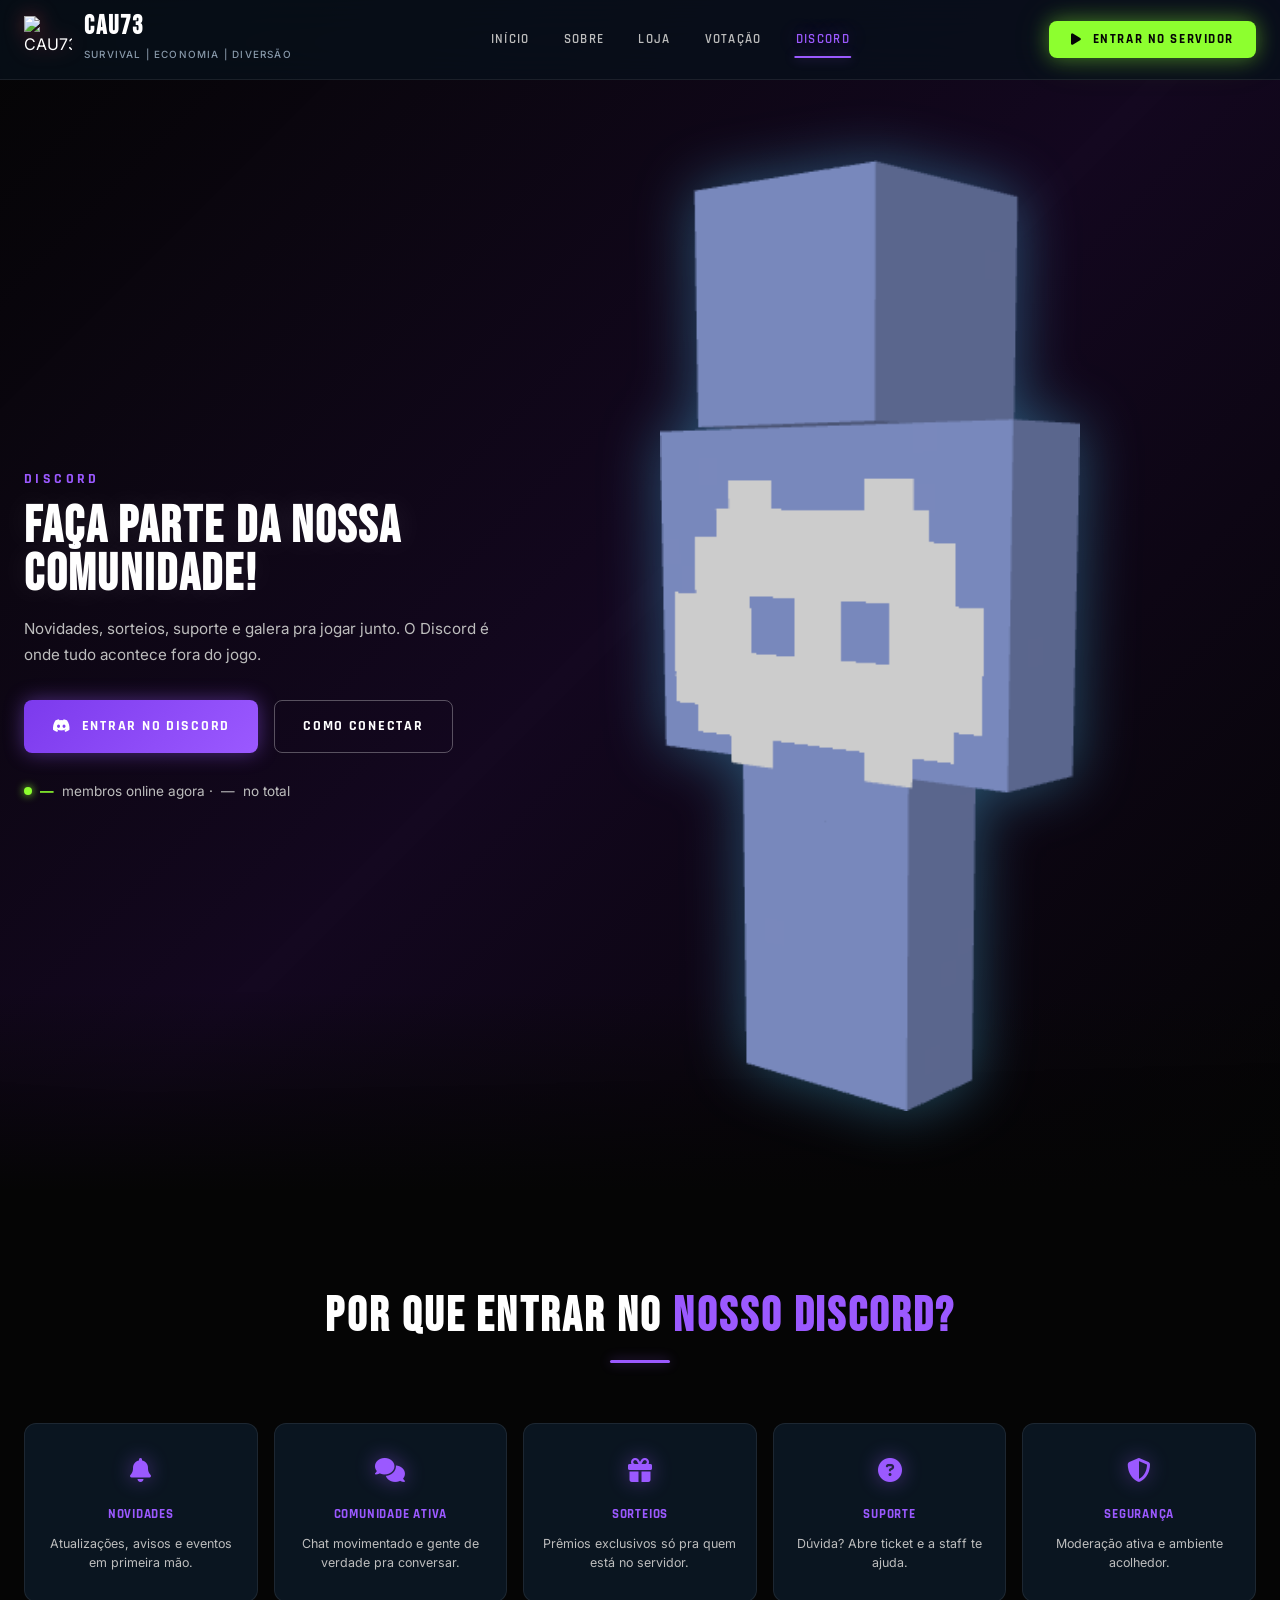
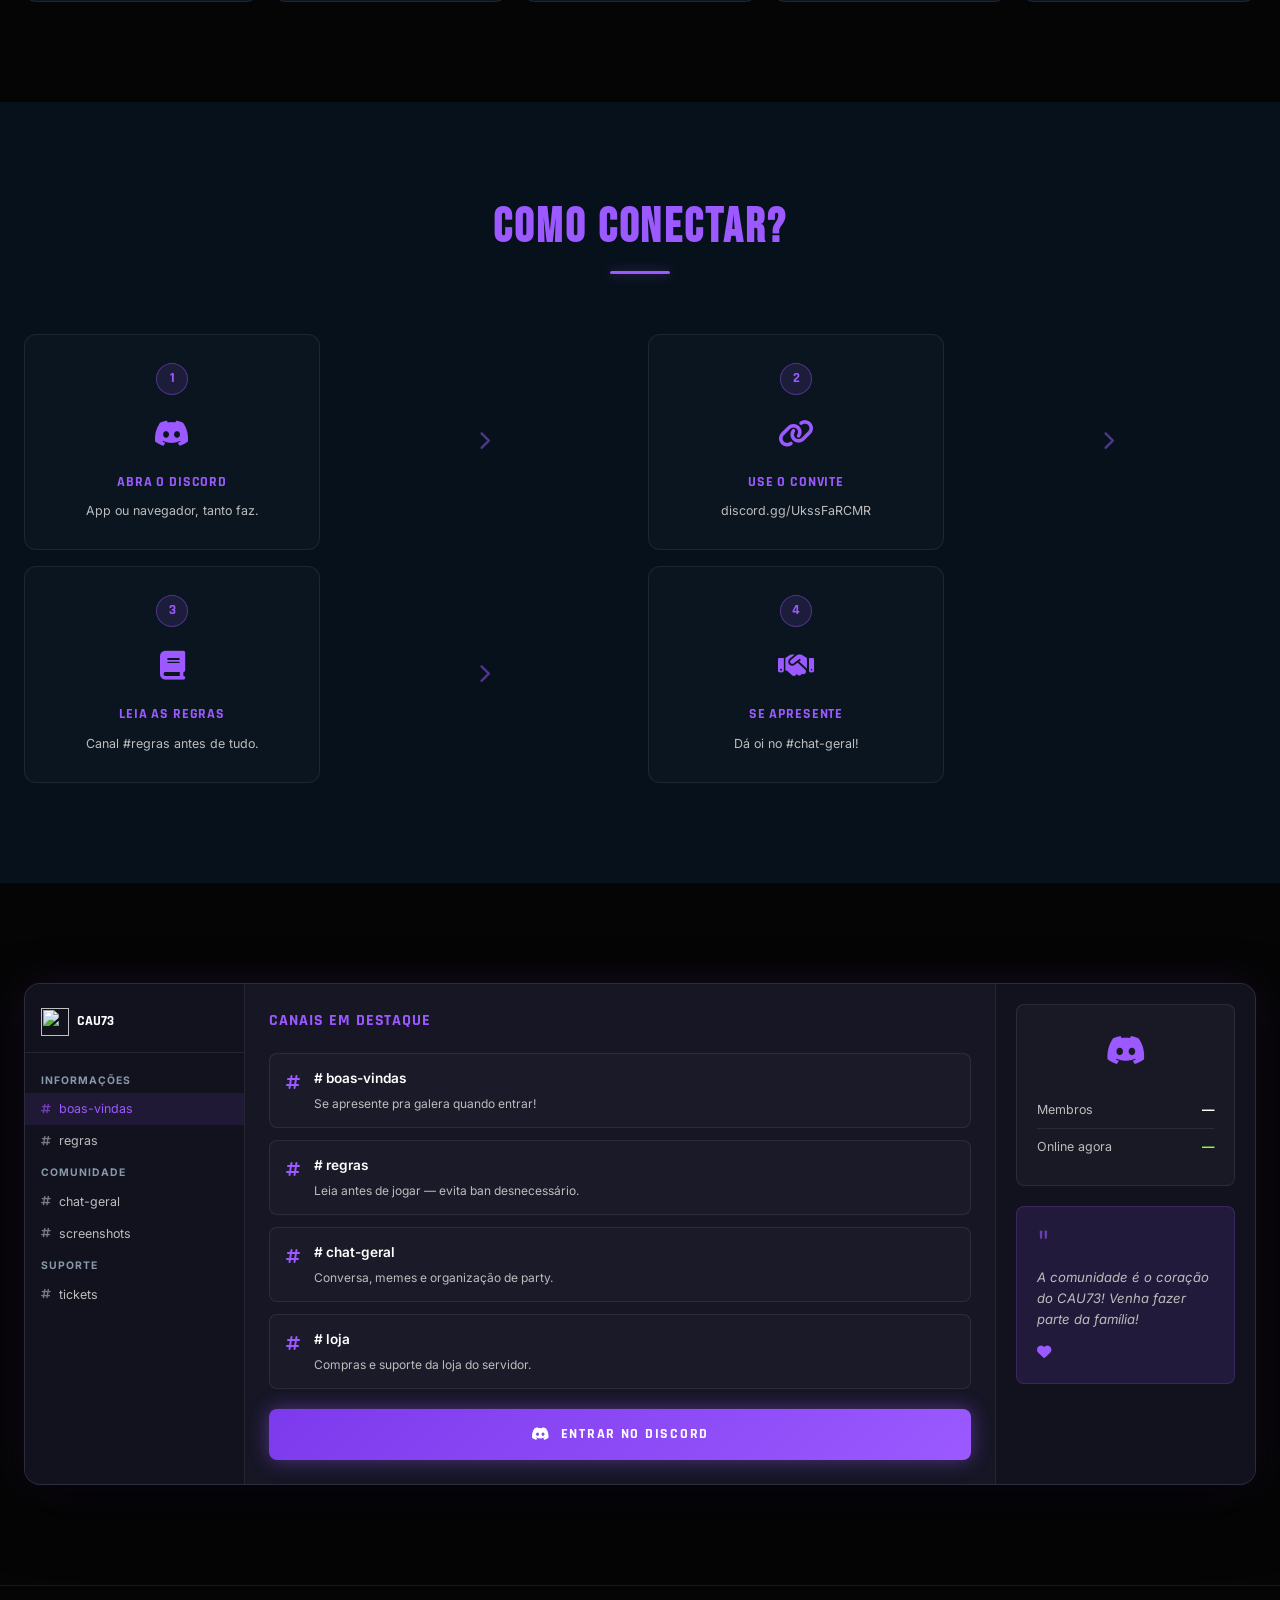
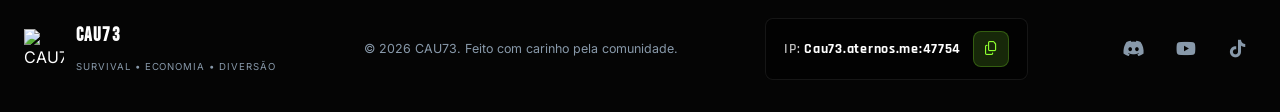
==== site/discord.html @ 61ebc944 "Add files via upload" ====
<!DOCTYPE html>
<html lang="pt-BR">
<head>
  <meta charset="UTF-8">
  <meta name="viewport" content="width=device-width, initial-scale=1.0">
  <title>Discord — CAU73</title>
  <link rel="icon" href="https://cau73-portf.netlify.app/assets/imagem_1779219067691-g2UWZOSA.png" type="image/png">
  <link rel="stylesheet" href="https://cdnjs.cloudflare.com/ajax/libs/font-awesome/6.5.1/css/all.min.css">
  <link rel="stylesheet" href="https://unpkg.com/aos@2.3.1/dist/aos.css">
  <link rel="stylesheet" href="style.css">
</head>
<body>
  <div class="page-loader"><div class="loader-logo">CAU73</div></div>
  <div class="particles"></div>

  <nav class="navbar">
    <div class="navbar-inner">
      <a href="index.html" class="navbar-brand">
        <img src="https://cau73-portf.netlify.app/assets/imagem_1779219067691-g2UWZOSA.png" alt="CAU73" class="brand-logo">
        <div class="brand-text"><h1>CAU73</h1><span>Survival | Economia | Diversão</span></div>
      </a>
      <div class="navbar-menu">
        <a href="index.html">Início</a>
        <a href="sobre.html">Sobre</a>
        <a href="loja.html">Loja</a>
        <a href="votacao.html">Votação</a>
        <a href="discord.html" class="active active-purple">Discord</a>
      </div>
      <div class="navbar-actions">
        <button class="btn btn-primary btn-nav" data-play><i class="fa-solid fa-play"></i> Entrar no Servidor</button>
      </div>
      <button class="hamburger" aria-label="Menu"><span></span><span></span><span></span></button>
    </div>
  </nav>

  <div class="mobile-menu">
    <a href="index.html">Início</a>
    <a href="sobre.html">Sobre</a>
    <a href="loja.html">Loja</a>
    <a href="votacao.html">Votação</a>
    <a href="discord.html" class="active">Discord</a>
  </div>

  <section class="page-hero discord-hero">
    <div class="hero-bg hero-bg-banner"></div>
    <div class="hero-overlay"></div>
    <div class="hero-overlay-bottom"></div>
    <div class="page-hero-content split">
      <div data-aos="fade-right">
        <p class="section-label purple">Discord</p>
        <h1 class="display-title" style="font-size:clamp(2rem,4vw,3.2rem)">Faça parte da nossa comunidade!</h1>
        <p class="hero-desc">Novidades, sorteios, suporte e galera pra jogar junto. O Discord é onde tudo acontece fora do jogo.</p>
        <div class="hero-buttons">
          <a href="https://discord.gg/UkssFaRCMR" target="_blank" class="btn btn-purple"><i class="fa-brands fa-discord"></i> Entrar no Discord</a>
          <a href="#como-conectar" class="btn btn-outline-purple">Como Conectar</a>
        </div>
        <p class="members-status"><span class="status-dot"></span> <strong data-live="discord-online">—</strong> membros online agora · <span data-live="discord-members">—</span> no total</p>
      </div>
      <div data-aos="fade-left">
        <img src="assets/qew.png" alt="Personagem Discord" class="hero-character">
      </div>
    </div>
  </section>

  <section class="section-padding bg-dark">
    <div class="container">
      <div class="section-header" data-aos="fade-up">
        <h2 class="section-title">Por que entrar no <span class="text-purple">nosso Discord?</span></h2>
        <div class="section-divider purple"></div>
      </div>
      <div class="discord-features-grid">
        <div class="discord-feature-card" data-aos="fade-up"><div class="icon"><i class="fa-solid fa-bell"></i></div><h4>Novidades</h4><p>Atualizações, avisos e eventos em primeira mão.</p></div>
        <div class="discord-feature-card" data-aos="fade-up" data-aos-delay="100"><div class="icon"><i class="fa-solid fa-comments"></i></div><h4>Comunidade Ativa</h4><p>Chat movimentado e gente de verdade pra conversar.</p></div>
        <div class="discord-feature-card" data-aos="fade-up" data-aos-delay="200"><div class="icon"><i class="fa-solid fa-gift"></i></div><h4>Sorteios</h4><p>Prêmios exclusivos só pra quem está no servidor.</p></div>
        <div class="discord-feature-card" data-aos="fade-up" data-aos-delay="300"><div class="icon"><i class="fa-solid fa-circle-question"></i></div><h4>Suporte</h4><p>Dúvida? Abre ticket e a staff te ajuda.</p></div>
        <div class="discord-feature-card" data-aos="fade-up" data-aos-delay="400"><div class="icon"><i class="fa-solid fa-shield-halved"></i></div><h4>Segurança</h4><p>Moderação ativa e ambiente acolhedor.</p></div>
      </div>
    </div>
  </section>

  <section class="section-padding bg-dark-blue" id="como-conectar">
    <div class="container">
      <div class="section-header" data-aos="fade-up">
        <h2 class="section-title text-purple">Como conectar?</h2>
        <div class="section-divider purple"></div>
      </div>
      <div class="steps-grid">
        <div class="step-card" data-aos="fade-up"><div class="step-number">1</div><div class="step-icon"><i class="fa-brands fa-discord"></i></div><h4>Abra o Discord</h4><p>App ou navegador, tanto faz.</p></div>
        <div class="step-arrow"><i class="fa-solid fa-chevron-right"></i></div>
        <div class="step-card" data-aos="fade-up"><div class="step-number">2</div><div class="step-icon"><i class="fa-solid fa-link"></i></div><h4>Use o convite</h4><p>discord.gg/UkssFaRCMR</p></div>
        <div class="step-arrow"><i class="fa-solid fa-chevron-right"></i></div>
        <div class="step-card" data-aos="fade-up"><div class="step-number">3</div><div class="step-icon"><i class="fa-solid fa-book"></i></div><h4>Leia as regras</h4><p>Canal #regras antes de tudo.</p></div>
        <div class="step-arrow"><i class="fa-solid fa-chevron-right"></i></div>
        <div class="step-card" data-aos="fade-up"><div class="step-number">4</div><div class="step-icon"><i class="fa-solid fa-handshake"></i></div><h4>Se apresente</h4><p>Dá oi no #chat-geral!</p></div>
      </div>
    </div>
  </section>

  <section class="section-padding bg-dark">
    <div class="container" data-aos="fade-up">
      <div class="discord-mockup">
        <div class="discord-mockup-inner">
          <aside class="discord-sidebar">
            <div class="discord-server-name"><img src="https://cau73-portf.netlify.app/assets/imagem_1779219067691-g2UWZOSA.png" alt=""> CAU73</div>
            <p class="discord-category">Informações</p>
            <div class="discord-channel active"><i class="fa-solid fa-hashtag"></i> boas-vindas</div>
            <div class="discord-channel"><i class="fa-solid fa-hashtag"></i> regras</div>
            <p class="discord-category">Comunidade</p>
            <div class="discord-channel"><i class="fa-solid fa-hashtag"></i> chat-geral</div>
            <div class="discord-channel"><i class="fa-solid fa-hashtag"></i> screenshots</div>
            <p class="discord-category">Suporte</p>
            <div class="discord-channel"><i class="fa-solid fa-hashtag"></i> tickets</div>
          </aside>
          <main class="discord-main">
            <h3>Canais em destaque</h3>
            <div class="discord-channel-list">
              <div class="discord-channel-item"><span class="ch-icon"><i class="fa-solid fa-hashtag"></i></span><div><h5># boas-vindas</h5><p>Se apresente pra galera quando entrar!</p></div></div>
              <div class="discord-channel-item"><span class="ch-icon"><i class="fa-solid fa-hashtag"></i></span><div><h5># regras</h5><p>Leia antes de jogar — evita ban desnecessário.</p></div></div>
              <div class="discord-channel-item"><span class="ch-icon"><i class="fa-solid fa-hashtag"></i></span><div><h5># chat-geral</h5><p>Conversa, memes e organização de party.</p></div></div>
              <div class="discord-channel-item"><span class="ch-icon"><i class="fa-solid fa-hashtag"></i></span><div><h5># loja</h5><p>Compras e suporte da loja do servidor.</p></div></div>
            </div>
            <div class="discord-mockup-cta">
              <a href="https://discord.gg/UkssFaRCMR" target="_blank" class="btn btn-purple" style="width:100%"><i class="fa-brands fa-discord"></i> Entrar no Discord</a>
            </div>
          </main>
          <aside class="discord-stats-panel">
            <div class="discord-stat-card">
              <div class="discord-logo"><i class="fa-brands fa-discord"></i></div>
              <div class="discord-stat-row"><span>Membros</span><strong data-live="discord-members">—</strong></div>
              <div class="discord-stat-row"><span>Online agora</span><strong class="online" data-live="discord-online">—</strong></div>
            </div>
            <div class="discord-quote">
              <div class="quote-mark">"</div>
              <p>A comunidade é o coração do CAU73! Venha fazer parte da família!</p>
              <div class="heart"><i class="fa-solid fa-heart"></i></div>
            </div>
          </aside>
        </div>
      </div>
    </div>
  </section>

  <footer class="footer">
    <div class="container">
      <div class="footer-inner">
        <div class="footer-brand"><img src="https://cau73-portf.netlify.app/assets/imagem_1779219067691-g2UWZOSA.png" alt="CAU73" class="brand-logo"><div><h3>CAU73</h3><span>Survival • Economia • Diversão</span></div></div>
        <p class="footer-copy">© 2026 CAU73. Feito com carinho pela comunidade.</p>
        <div class="ip-box"><span>IP: <strong class="server-address">cau73.aternos.me:47754</strong></span><button class="ip-copy"><i class="fa-regular fa-copy"></i></button></div>
        <div class="footer-social">
          <a href="https://discord.gg/UkssFaRCMR" target="_blank" class="discord"><i class="fa-brands fa-discord"></i></a>
          <a href="https://www.youtube.com/@RawaRibeiro" target="_blank"><i class="fa-brands fa-youtube"></i></a>
                    <a href="https://www.tiktok.com/@cau73574?_r=1&_t=ZS-96dOufr50Ou"><i class="fa-brands fa-tiktok"></i></a>
        </div>
      </div>
    </div>
  </footer>

  <script src="https://unpkg.com/aos@2.3.1/dist/aos.js"></script>
  <script src="script.js"></script>
</body>
</html>
---- site/style.css ----
/* =============================================
   CAU73 — Design System Premium
   Minecraft Survival • Dark Fantasy • Neon
   ============================================= */

@import url('https://fonts.googleapis.com/css2?family=Bebas+Neue&family=Inter:wght@300;400;500;600;700;800&family=Rajdhani:wght@500;600;700&display=swap');

/* ── Variables ── */
:root {
  --black: #050505;
  --dark-blue: #07111b;
  --dark-card: #0a1520;
  --dark-card-hover: #0f1c2a;
  --neon-green: #8DFF2F;
  --neon-green-hover: #a8ff4f;
  --neon-green-glow: rgba(141, 255, 47, 0.4);
  --neon-green-soft: rgba(141, 255, 47, 0.15);
  --white: #ffffff;
  --gray: #bdbdbd;
  --gray-dark: #6b7280;
  --gray-muted: #8899aa;
  --border: rgba(255, 255, 255, 0.08);
  --border-green: rgba(141, 255, 47, 0.25);
  --glass: rgba(7, 17, 27, 0.75);
  --glass-light: rgba(255, 255, 255, 0.04);
  --purple: #7289da;
  --purple-neon: #9b59ff;
  --purple-glow: rgba(155, 89, 255, 0.45);
  --purple-soft: rgba(155, 89, 255, 0.12);
  --blue-kit: #4fc3f7;
  --gold-kit: #ffd54f;
  --orange-kit: #ff8c42;
  --font-display: 'Bebas Neue', sans-serif;
  --font-heading: 'Rajdhani', sans-serif;
  --font-body: 'Inter', sans-serif;
  --nav-height: 80px;
  --container: 1280px;
  --radius: 12px;
  --radius-sm: 8px;
  --radius-lg: 16px;
  --transition: 0.3s cubic-bezier(0.4, 0, 0.2, 1);
  --shadow-deep: 0 25px 60px rgba(0, 0, 0, 0.6);
  --glow-green: 0 0 20px var(--neon-green-glow), 0 0 40px rgba(141, 255, 47, 0.15);
  --glow-green-sm: 0 0 12px var(--neon-green-glow);
}

/* ── Reset ── */
*, *::before, *::after { box-sizing: border-box; margin: 0; padding: 0; }

html {
  scroll-behavior: smooth;
  font-size: 16px;
}

body {
  font-family: var(--font-body);
  background: var(--black);
  color: var(--white);
  line-height: 1.6;
  overflow-x: hidden;
  -webkit-font-smoothing: antialiased;
}

img, svg { display: block; max-width: 100%; }
a { text-decoration: none; color: inherit; transition: var(--transition); }
ul { list-style: none; }
button { cursor: pointer; border: none; background: none; font-family: inherit; }

.container {
  width: 100%;
  max-width: var(--container);
  margin: 0 auto;
  padding: 0 24px;
}

/* ── Typography ── */
.display-title {
  font-family: var(--font-display);
  font-size: clamp(4rem, 10vw, 7rem);
  line-height: 0.95;
  letter-spacing: 0.04em;
  text-transform: uppercase;
}

.section-title {
  font-family: var(--font-display);
  font-size: clamp(2rem, 4vw, 3rem);
  letter-spacing: 0.06em;
  text-transform: uppercase;
  line-height: 1.1;
}

.section-label {
  font-family: var(--font-heading);
  font-size: 0.85rem;
  font-weight: 700;
  letter-spacing: 0.25em;
  text-transform: uppercase;
  color: var(--neon-green);
  margin-bottom: 12px;
}

.section-label.purple { color: var(--purple-neon); }

.text-green { color: var(--neon-green); }
.text-purple { color: var(--purple-neon); }
.text-gray { color: var(--gray); }

/* ── Particles ── */
.particles {
  position: fixed;
  inset: 0;
  pointer-events: none;
  z-index: 0;
  overflow: hidden;
}

.particle {
  position: absolute;
  width: 3px;
  height: 3px;
  background: var(--neon-green);
  border-radius: 50%;
  opacity: 0;
  animation: float-particle 8s infinite ease-in-out;
  box-shadow: 0 0 6px var(--neon-green-glow);
}

@keyframes float-particle {
  0%, 100% { opacity: 0; transform: translateY(0) scale(0); }
  10% { opacity: 0.6; }
  50% { opacity: 0.3; transform: translateY(-120px) scale(1); }
  90% { opacity: 0; }
}

/* ── Navbar ── */
.navbar {
  position: fixed;
  top: 0;
  left: 0;
  right: 0;
  z-index: 1000;
  height: var(--nav-height);
  background: var(--glass);
  backdrop-filter: blur(20px);
  -webkit-backdrop-filter: blur(20px);
  border-bottom: 1px solid var(--border);
  transition: var(--transition);
}

.navbar.scrolled {
  background: rgba(5, 5, 5, 0.95);
  box-shadow: 0 4px 30px rgba(0, 0, 0, 0.5);
}

.navbar-inner {
  display: flex;
  align-items: center;
  justify-content: space-between;
  height: 100%;
  max-width: var(--container);
  margin: 0 auto;
  padding: 0 24px;
  gap: 20px;
}

.navbar-brand {
  display: flex;
  align-items: center;
  gap: 12px;
  flex-shrink: 0;
}

.navbar-brand img {
  width: 44px;
  height: 44px;
  filter: drop-shadow(0 0 8px var(--neon-green-glow));
}

.brand-text h1 {
  font-family: var(--font-display);
  font-size: 1.6rem;
  letter-spacing: 0.08em;
  line-height: 1;
}

.brand-text span {
  font-size: 0.62rem;
  color: var(--gray-muted);
  letter-spacing: 0.12em;
  text-transform: uppercase;
  font-weight: 500;
}

.navbar-menu {
  display: flex;
  align-items: center;
  gap: 6px;
}

.navbar-menu a {
  font-family: var(--font-heading);
  font-size: 0.82rem;
  font-weight: 600;
  letter-spacing: 0.1em;
  text-transform: uppercase;
  padding: 8px 14px;
  color: var(--gray);
  position: relative;
  transition: var(--transition);
}

.navbar-menu a::after {
  content: '';
  position: absolute;
  bottom: 0;
  left: 50%;
  transform: translateX(-50%) scaleX(0);
  width: 70%;
  height: 2px;
  background: var(--neon-green);
  box-shadow: var(--glow-green-sm);
  transition: transform 0.3s ease;
  border-radius: 2px;
}

.navbar-menu a:hover,
.navbar-menu a.active {
  color: var(--white);
  text-shadow: 0 0 20px var(--neon-green-glow);
}

.navbar-menu a:hover::after,
.navbar-menu a.active::after {
  transform: translateX(-50%) scaleX(1);
}

.navbar-menu a.active-purple { color: var(--purple-neon); text-shadow: 0 0 20px var(--purple-glow); }
.navbar-menu a.active-purple::after { background: var(--purple-neon); box-shadow: 0 0 12px var(--purple-glow); }

.navbar-actions {
  display: flex;
  flex-direction: column;
  align-items: flex-end;
  gap: 6px;
  flex-shrink: 0;
}

.status-online {
  display: flex;
  align-items: center;
  gap: 6px;
  font-size: 0.72rem;
  font-weight: 600;
  letter-spacing: 0.08em;
  color: var(--gray-muted);
  background: rgba(0, 0, 0, 0.4);
  padding: 4px 10px;
  border-radius: 20px;
  border: 1px solid var(--border);
}

.status-dot {
  width: 8px;
  height: 8px;
  background: var(--neon-green);
  border-radius: 50%;
  box-shadow: 0 0 8px var(--neon-green);
  animation: pulse-dot 2s infinite;
}

@keyframes pulse-dot {
  0%, 100% { opacity: 1; box-shadow: 0 0 8px var(--neon-green); }
  50% { opacity: 0.7; box-shadow: 0 0 16px var(--neon-green); }
}

.status-dot.offline {
  background: #ff5252;
  box-shadow: 0 0 8px rgba(255, 82, 82, 0.6);
  animation: none;
}

.status-online.is-offline { color: #ff8a80; }

/* ── Modal Compra ── */
.modal {
  position: fixed;
  inset: 0;
  z-index: 2000;
  display: flex;
  align-items: center;
  justify-content: center;
  opacity: 0;
  visibility: hidden;
  transition: opacity 0.3s ease, visibility 0.3s ease;
}

.modal.open { opacity: 1; visibility: visible; }

.modal-overlay {
  position: absolute;
  inset: 0;
  background: rgba(0, 0, 0, 0.85);
  backdrop-filter: blur(8px);
}

.modal-box {
  position: relative;
  z-index: 1;
  background: var(--dark-card);
  border: 1px solid var(--border-green);
  border-radius: var(--radius-lg);
  padding: 36px;
  max-width: 420px;
  width: 90%;
  text-align: center;
  box-shadow: var(--shadow-deep), var(--glow-green-sm);
  transform: scale(0.9);
  transition: transform 0.3s ease;
}

.modal.open .modal-box { transform: scale(1); }

.modal-close {
  position: absolute;
  top: 14px;
  right: 14px;
  width: 36px;
  height: 36px;
  display: flex;
  align-items: center;
  justify-content: center;
  color: var(--gray);
  font-size: 1.2rem;
  border-radius: 50%;
  transition: var(--transition);
}

.modal-close:hover { color: var(--white); background: rgba(255,255,255,0.08); }

.modal-box h3 {
  font-family: var(--font-heading);
  font-size: 1.3rem;
  font-weight: 700;
  letter-spacing: 0.06em;
  text-transform: uppercase;
  margin-bottom: 8px;
}

.modal-price {
  font-family: var(--font-display);
  font-size: 1.8rem;
  color: var(--neon-green);
  margin-bottom: 16px;
}

.modal-box p {
  color: var(--gray);
  font-size: 0.9rem;
  line-height: 1.6;
  margin-bottom: 20px;
}

.modal-qr {
  background: var(--black);
  border: 1px solid var(--border);
  border-radius: var(--radius);
  padding: 16px;
  margin: 0 auto 20px;
  display: inline-block;
}

.modal-qr img {
  width: 220px;
  height: 220px;
  border-radius: var(--radius-sm);
}

.modal-discord-btn {
  width: 100%;
  margin-top: 8px;
}

/* ── Toast ── */
.toast {
  position: fixed;
  bottom: 28px;
  left: 50%;
  transform: translateX(-50%) translateY(80px);
  background: var(--dark-card);
  border: 1px solid var(--border-green);
  color: var(--white);
  padding: 14px 24px;
  border-radius: var(--radius);
  font-size: 0.88rem;
  z-index: 3000;
  box-shadow: var(--shadow-deep), var(--glow-green-sm);
  opacity: 0;
  transition: transform 0.4s ease, opacity 0.4s ease;
  max-width: 90%;
  text-align: center;
}

.toast.show {
  transform: translateX(-50%) translateY(0);
  opacity: 1;
}

/* Hamburger */
.hamburger {
  display: none;
  flex-direction: column;
  gap: 5px;
  padding: 8px;
  z-index: 1001;
}

.hamburger span {
  display: block;
  width: 26px;
  height: 2px;
  background: var(--white);
  transition: var(--transition);
  border-radius: 2px;
}

.hamburger.active span:nth-child(1) { transform: rotate(45deg) translate(5px, 5px); }
.hamburger.active span:nth-child(2) { opacity: 0; }
.hamburger.active span:nth-child(3) { transform: rotate(-45deg) translate(5px, -5px); }

.mobile-menu {
  display: none;
  position: fixed;
  inset: 0;
  background: rgba(5, 5, 5, 0.97);
  backdrop-filter: blur(30px);
  z-index: 999;
  flex-direction: column;
  align-items: center;
  justify-content: center;
  gap: 8px;
  opacity: 0;
  pointer-events: none;
  transition: opacity 0.4s ease;
}

.mobile-menu.open {
  opacity: 1;
  pointer-events: all;
}

.mobile-menu a {
  font-family: var(--font-heading);
  font-size: 1.4rem;
  font-weight: 700;
  letter-spacing: 0.15em;
  text-transform: uppercase;
  padding: 12px 24px;
  color: var(--gray);
}

.mobile-menu a:hover, .mobile-menu a.active { color: var(--neon-green); }

/* ── Buttons ── */
.btn {
  display: inline-flex;
  align-items: center;
  justify-content: center;
  gap: 10px;
  font-family: var(--font-heading);
  font-size: 0.9rem;
  font-weight: 700;
  letter-spacing: 0.12em;
  text-transform: uppercase;
  padding: 14px 28px;
  border-radius: var(--radius-sm);
  transition: var(--transition);
  position: relative;
  overflow: hidden;
  white-space: nowrap;
}

.btn::before {
  content: '';
  position: absolute;
  top: 0;
  left: -100%;
  width: 100%;
  height: 100%;
  background: linear-gradient(90deg, transparent, rgba(255,255,255,0.15), transparent);
  transition: left 0.5s ease;
}

.btn:hover::before { left: 100%; }

.btn-primary {
  background: var(--neon-green);
  color: var(--black);
  box-shadow: var(--glow-green);
}

.btn-primary:hover {
  background: var(--neon-green-hover);
  transform: translateY(-2px);
  box-shadow: 0 0 30px var(--neon-green-glow), 0 8px 25px rgba(0,0,0,0.4);
}

.btn-outline {
  background: transparent;
  color: var(--white);
  border: 1.5px solid rgba(255, 255, 255, 0.35);
}

.btn-outline:hover {
  border-color: var(--neon-green);
  color: var(--neon-green);
  box-shadow: var(--glow-green-sm);
  transform: translateY(-2px);
}

.btn-purple {
  background: linear-gradient(135deg, #7c3aed, #9b59ff);
  color: var(--white);
  box-shadow: 0 0 20px var(--purple-glow);
}

.btn-purple:hover {
  transform: translateY(-2px);
  box-shadow: 0 0 35px var(--purple-glow);
}

.btn-outline-purple {
  background: transparent;
  color: var(--white);
  border: 1.5px solid rgba(255, 255, 255, 0.3);
}

.btn-outline-purple:hover {
  border-color: var(--purple-neon);
  color: var(--purple-neon);
}

.btn-sm { padding: 10px 20px; font-size: 0.78rem; }
.btn-nav { padding: 10px 22px; font-size: 0.82rem; }

.btn-kit {
  width: 100%;
  padding: 12px;
  font-size: 0.82rem;
  border-radius: var(--radius-sm);
  font-weight: 700;
  letter-spacing: 0.1em;
}

/* ── IP Box ── */
.ip-box {
  display: inline-flex;
  align-items: center;
  gap: 12px;
  background: rgba(0, 0, 0, 0.5);
  border: 1px solid var(--border);
  border-radius: var(--radius-sm);
  padding: 12px 18px;
  backdrop-filter: blur(10px);
}

.ip-box span {
  font-family: var(--font-heading);
  font-size: 0.9rem;
  font-weight: 600;
  letter-spacing: 0.05em;
  color: var(--gray);
}

.ip-box strong { color: var(--white); }

.ip-copy {
  width: 36px;
  height: 36px;
  display: flex;
  align-items: center;
  justify-content: center;
  background: var(--neon-green-soft);
  border: 1px solid var(--border-green);
  border-radius: var(--radius-sm);
  color: var(--neon-green);
  transition: var(--transition);
}

.ip-copy:hover {
  background: var(--neon-green);
  color: var(--black);
  box-shadow: var(--glow-green-sm);
}

.ip-copy.copied {
  background: var(--neon-green);
  color: var(--black);
}

/* ── Hero ── */
.hero {
  position: relative;
  min-height: 100vh;
  display: flex;
  align-items: center;
  padding-top: var(--nav-height);
  overflow: hidden;
}

.hero-bg {
  position: absolute;
  inset: 0;
  background-size: cover;
  background-position: center;
  background-repeat: no-repeat;
  z-index: 0;
}

.hero-bg-castle { background-image: url('../assets/backgrounds/hero-castle.svg'); }

.hero-bg-banner {
  background-image: url('https://cau73-portf.netlify.app/assets/custom_banner_1779219747851-BBHJzsOt.png');
  background-size: cover;
  background-position: center;
}

.hero-logo {
  width: min(280px, 70vw);
  height: auto;
  margin-bottom: 16px;
  filter: drop-shadow(0 0 30px rgba(255, 80, 80, 0.35));
}

.navbar-brand .brand-logo {
  width: 48px;
  height: 48px;
  object-fit: contain;
  filter: drop-shadow(0 0 10px rgba(255, 80, 80, 0.4));
}

.footer-brand .brand-logo {
  width: 40px;
  height: 40px;
  object-fit: contain;
}

.hero-overlay {
  position: absolute;
  inset: 0;
  background: linear-gradient(
    135deg,
    rgba(5, 5, 5, 0.85) 0%,
    rgba(7, 17, 27, 0.6) 40%,
    rgba(5, 5, 5, 0.4) 70%,
    rgba(5, 5, 5, 0.7) 100%
  );
  z-index: 1;
}

.hero-overlay-bottom {
  position: absolute;
  bottom: 0;
  left: 0;
  right: 0;
  height: 200px;
  background: linear-gradient(to top, var(--black), transparent);
  z-index: 2;
}

.hero-content {
  position: relative;
  z-index: 3;
  display: grid;
  grid-template-columns: 1fr 1fr;
  gap: 40px;
  align-items: center;
  width: 100%;
  max-width: var(--container);
  margin: 0 auto;
  padding: 60px 24px 80px;
}

.hero-text .display-title {
  color: var(--neon-green);
  text-shadow: 0 0 40px var(--neon-green-glow), 0 0 80px rgba(141, 255, 47, 0.2);
  margin-bottom: 8px;
}

.hero-subtitle {
  font-family: var(--font-heading);
  font-size: clamp(1.2rem, 2.5vw, 1.8rem);
  font-weight: 700;
  letter-spacing: 0.08em;
  text-transform: uppercase;
  margin-bottom: 20px;
}

.hero-desc {
  color: var(--gray);
  font-size: 0.95rem;
  max-width: 480px;
  margin-bottom: 32px;
  line-height: 1.7;
}

.hero-buttons {
  display: flex;
  flex-wrap: wrap;
  gap: 16px;
  margin-bottom: 28px;
}

.hero-visual {
  display: flex;
  justify-content: center;
  align-items: center;
  position: relative;
}

.hero-character {
  position: relative;
  width: 100%;
  max-width: 420px;
  animation: float 4s ease-in-out infinite;
  filter: drop-shadow(0 0 30px rgba(79, 195, 247, 0.4));
}

@keyframes float {
  0%, 100% { transform: translateY(0); }
  50% { transform: translateY(-18px); }
}

.hero-glow-ring {
  position: absolute;
  width: 300px;
  height: 300px;
  border-radius: 50%;
  background: radial-gradient(circle, rgba(79, 195, 247, 0.15) 0%, transparent 70%);
  top: 50%;
  left: 50%;
  transform: translate(-50%, -50%);
  animation: pulse-glow 3s ease-in-out infinite;
}

@keyframes pulse-glow {
  0%, 100% { transform: translate(-50%, -50%) scale(1); opacity: 0.6; }
  50% { transform: translate(-50%, -50%) scale(1.15); opacity: 1; }
}

/* Page hero (subpages) */
.page-hero {
  position: relative;
  min-height: 70vh;
  display: flex;
  align-items: center;
  padding-top: var(--nav-height);
  overflow: hidden;
}

.page-hero.compact { min-height: 55vh; }

.page-hero-content {
  position: relative;
  z-index: 3;
  max-width: var(--container);
  margin: 0 auto;
  padding: 80px 24px;
  width: 100%;
}

.page-hero-content.centered {
  text-align: center;
}

.page-hero-content.split {
  display: grid;
  grid-template-columns: 1fr 1fr;
  gap: 40px;
  align-items: center;
}

.page-hero .display-title {
  color: var(--white);
  text-shadow: 0 0 30px rgba(255,255,255,0.1);
  margin-bottom: 16px;
}

.page-hero .display-title .highlight { color: var(--neon-green); }

/* ── Sections ── */
section { position: relative; z-index: 1; }

.section-padding { padding: 100px 0; }

.section-header {
  text-align: center;
  margin-bottom: 60px;
}

.section-header .section-title { margin-bottom: 16px; }

.section-header p {
  color: var(--gray);
  max-width: 600px;
  margin: 0 auto;
  font-size: 0.95rem;
}

.section-divider {
  width: 60px;
  height: 3px;
  background: var(--neon-green);
  box-shadow: var(--glow-green-sm);
  margin: 16px auto 0;
  border-radius: 2px;
}

.section-divider.purple {
  background: var(--purple-neon);
  box-shadow: 0 0 12px var(--purple-glow);
}

.bg-dark { background: var(--black); }
.bg-dark-blue { background: var(--dark-blue); }

/* ── Sobre Features ── */
.sobre-grid {
  display: grid;
  grid-template-columns: 1fr 1fr;
  gap: 60px;
  align-items: center;
}

.feature-list { display: flex; flex-direction: column; gap: 28px; }

.feature-item {
  display: flex;
  gap: 20px;
  align-items: flex-start;
}

.feature-icon {
  width: 52px;
  height: 52px;
  min-width: 52px;
  display: flex;
  align-items: center;
  justify-content: center;
  background: var(--neon-green-soft);
  border: 1px solid var(--border-green);
  border-radius: 50%;
  color: var(--neon-green);
  font-size: 1.2rem;
  box-shadow: var(--glow-green-sm);
}

.feature-item h4 {
  font-family: var(--font-heading);
  font-size: 1.05rem;
  font-weight: 700;
  letter-spacing: 0.06em;
  text-transform: uppercase;
  color: var(--neon-green);
  margin-bottom: 6px;
}

.feature-item p { color: var(--gray); font-size: 0.88rem; line-height: 1.6; }

.sobre-image {
  position: relative;
  border-radius: var(--radius-lg);
  overflow: hidden;
  aspect-ratio: 4/3;
  border: 1px solid var(--border);
  box-shadow: var(--shadow-deep), 0 0 40px var(--neon-green-soft);
}

.sobre-image img { width: 100%; height: 100%; object-fit: cover; }

.sobre-image::after {
  content: '';
  position: absolute;
  inset: 0;
  background: linear-gradient(135deg, transparent 50%, rgba(141, 255, 47, 0.08));
  pointer-events: none;
}
  
/* ── Kit Cards ── */
.kits-grid {
  display: grid;
  grid-template-columns: repeat(5, 1fr);
  gap: 16px;
  align-items: stretch;
}

.kit-card {
  background: var(--dark-card);
  border: 1px solid var(--border);
  border-radius: var(--radius);
  padding: 24px 18px;
  display: flex;
  flex-direction: column;
  align-items: center;
  text-align: center;
  position: relative;
  transition: var(--transition);
  overflow: visible;
}

.kit-card::before {
  content: '';
  position: absolute;
  inset: -1px;
  border-radius: var(--radius);
  padding: 1px;
  background: linear-gradient(180deg, var(--kit-color, var(--neon-green)), transparent);
  -webkit-mask: linear-gradient(#fff 0 0) content-box, linear-gradient(#fff 0 0);
  mask: linear-gradient(#fff 0 0) content-box, linear-gradient(#fff 0 0);
  -webkit-mask-composite: xor;
  mask-composite: exclude;
  opacity: 0.6;
  transition: var(--transition);
}

.kit-card:hover {
  transform: translateY(-8px);
  box-shadow: 0 20px 50px rgba(0,0,0,0.5), 0 0 30px var(--kit-glow, var(--neon-green-glow));
}

.kit-card:hover::before { opacity: 1; }

.kit-card.featured {
  transform: scale(1.04);
  z-index: 2;
}

.kit-card.featured:hover { transform: scale(1.04) translateY(-8px); }

.kit-badge {
  position: absolute;
  top: -14px;
  left: 50%;
  transform: translateX(-50%);
  background: linear-gradient(135deg, #ffd54f, #ffab00);
  color: var(--black);
  font-family: var(--font-heading);
  font-size: 0.68rem;
  font-weight: 700;
  letter-spacing: 0.08em;
  padding: 6px 14px;
  border-radius: 20px;
  white-space: nowrap;
  box-shadow: 0 0 20px rgba(255, 213, 79, 0.5);
  z-index: 3;
}

.kit-name {
  font-family: var(--font-heading);
  font-size: 0.85rem;
  font-weight: 700;
  letter-spacing: 0.1em;
  text-transform: uppercase;
  margin-bottom: 16px;
  color: var(--kit-color, var(--neon-green));
}

.kit-shulker {
  width: 100px;
  height: 100px;
  margin-bottom: 20px;
  position: relative;
  filter: drop-shadow(0 0 20px var(--kit-glow, var(--neon-green-glow)));
}

.shulker-box {
  width: 100%;
  height: 100%;
  position: relative;
  transform-style: preserve-3d;
  animation: shulker-float 3s ease-in-out infinite;
}

@keyframes shulker-float {
  0%, 100% { transform: translateY(0) rotateY(-5deg); }
  50% { transform: translateY(-8px) rotateY(5deg); }
}

.shulker-body {
  width: 80px;
  height: 70px;
  margin: 15px auto 0;
  border-radius: 8px 8px 4px 4px;
  background: var(--kit-color, var(--neon-green));
  position: relative;
  box-shadow: inset 0 -8px 0 rgba(0,0,0,0.3), 0 8px 20px rgba(0,0,0,0.4);
}

.shulker-lid {
  width: 84px;
  height: 20px;
  margin: 0 auto;
  border-radius: 6px 6px 2px 2px;
  background: linear-gradient(180deg, var(--kit-color-light, #a8ff4f), var(--kit-color, var(--neon-green)));
  box-shadow: 0 2px 8px rgba(0,0,0,0.3);
}

.shulker-face {
  position: absolute;
  top: 50%;
  left: 50%;
  transform: translate(-50%, -30%);
  width: 30px;
  height: 20px;
}

.shulker-eye {
  width: 8px;
  height: 8px;
  background: #1a1a2e;
  border-radius: 50%;
  position: absolute;
  top: 4px;
}

.shulker-eye.left { left: 2px; }
.shulker-eye.right { right: 2px; }

.kit-items-title {
  font-family: var(--font-heading);
  font-size: 0.72rem;
  font-weight: 700;
  letter-spacing: 0.12em;
  text-transform: uppercase;
  color: var(--kit-color, var(--neon-green));
  margin-bottom: 12px;
  width: 100%;
  text-align: left;
}

.kit-items {
  width: 100%;
  text-align: left;
  margin-bottom: 20px;
  flex: 1;
}

.kit-items li {
  font-size: 0.78rem;
  color: var(--gray);
  padding: 4px 0;
  padding-left: 16px;
  position: relative;
  line-height: 1.5;
}

.kit-items li::before {
  content: '•';
  position: absolute;
  left: 0;
  color: var(--kit-color, var(--neon-green));
  font-weight: bold;
}

.kit-price {
  font-family: var(--font-display);
  font-size: 2rem;
  color: var(--kit-color, var(--neon-green));
  margin-bottom: 16px;
  letter-spacing: 0.02em;
}

/* Kit color themes */
.kit-green { --kit-color: #ff0000; --kit-color-light: #940000; --kit-glow: rgba(255, 0, 0, 0.445); }
.kit-blue { --kit-color: #4fc3f7; --kit-color-light: #81d4fa; --kit-glow: rgba(79, 195, 247, 0.4); }
.kit-gold { --kit-color: #ffd54f; --kit-color-light: #ffe082; --kit-glow: rgba(255, 213, 79, 0.45); }
.kit-purple { --kit-color: #b388ff; --kit-color-light: #d1c4e9; --kit-glow: rgba(179, 136, 255, 0.4); }
.kit-orange { --kit-color: #ff8c42; --kit-color-light: #ffab70; --kit-glow: rgba(255, 140, 66, 0.4); }

.btn-kit-green { background: linear-gradient(135deg, #790101, #bb0b0b); color: var(--black); }
.btn-kit-blue { background: linear-gradient(135deg, #4fc3f7, #29b6f6); color: var(--black); }
.btn-kit-gold { background: linear-gradient(135deg, #ffd54f, #ffb300); color: var(--black); }
.btn-kit-purple { background: linear-gradient(135deg, #b388ff, #7c4dff); color: var(--white); }
.btn-kit-orange { background: linear-gradient(135deg, #ff8c42, #ff6b00); color: var(--black); }

.btn-kit-green:hover, .btn-kit-blue:hover, .btn-kit-gold:hover,
.btn-kit-purple:hover, .btn-kit-orange:hover {
  transform: translateY(-2px);
  filter: brightness(1.1);
}

/* ── Trust Bar ── */
.trust-bar {
  display: grid;
  grid-template-columns: repeat(4, 1fr);
  gap: 24px;
  padding: 50px 0;
  border-top: 1px solid var(--border);
  border-bottom: 1px solid var(--border);
}

.trust-item {
  display: flex;
  gap: 16px;
  align-items: flex-start;
}

.trust-icon {
  width: 44px;
  height: 44px;
  min-width: 44px;
  display: flex;
  align-items: center;
  justify-content: center;
  color: var(--neon-green);
  font-size: 1.3rem;
  filter: drop-shadow(0 0 8px var(--neon-green-glow));
}

.trust-item h4 {
  font-family: var(--font-heading);
  font-size: 0.85rem;
  font-weight: 700;
  letter-spacing: 0.08em;
  text-transform: uppercase;
  margin-bottom: 6px;
}

.trust-item p { font-size: 0.8rem; color: var(--gray); line-height: 1.5; }

/* ── Features Bar ── */
.features-bar {
  display: grid;
  grid-template-columns: repeat(4, 1fr);
  gap: 20px;
  padding: 60px 0;
}

.feature-bar-card {
  background: var(--dark-card);
  border: 1px solid var(--border);
  border-radius: var(--radius);
  padding: 28px 20px;
  text-align: center;
  transition: var(--transition);
}

.feature-bar-card:hover {
  border-color: var(--border-green);
  box-shadow: 0 0 25px var(--neon-green-soft);
  transform: translateY(-4px);
}

.feature-bar-icon {
  font-size: 1.8rem;
  margin-bottom: 16px;
  filter: drop-shadow(0 0 10px var(--neon-green-glow));
}

.feature-bar-card h4 {
  font-family: var(--font-heading);
  font-size: 0.9rem;
  font-weight: 700;
  letter-spacing: 0.06em;
  text-transform: uppercase;
  margin-bottom: 8px;
}

.feature-bar-card p { font-size: 0.82rem; color: var(--gray); }

.icon-green { color: var(--neon-green); }
.icon-cyan { color: #4fc3f7; }
.icon-mint { color: #69f0ae; }
.icon-purple { color: var(--purple-neon); }

/* ── Pilares ── */
.pilares-grid {
  display: grid;
  grid-template-columns: repeat(5, 1fr);
  gap: 20px;
}

.pilar-card {
  background: var(--glass-light);
  border: 1px solid var(--border);
  border-radius: var(--radius);
  padding: 32px 20px;
  text-align: center;
  transition: var(--transition);
  backdrop-filter: blur(10px);
}

.pilar-card:hover {
  transform: translateY(-6px);
  box-shadow: 0 15px 40px rgba(0,0,0,0.4);
}

.pilar-icon {
  width: 64px;
  height: 64px;
  margin: 0 auto 20px;
  display: flex;
  align-items: center;
  justify-content: center;
  font-size: 1.6rem;
  border-radius: 50%;
  background: rgba(255,255,255,0.03);
  border: 1px solid var(--border);
}

.pilar-card h4 {
  font-family: var(--font-heading);
  font-size: 0.95rem;
  font-weight: 700;
  letter-spacing: 0.08em;
  text-transform: uppercase;
  margin-bottom: 12px;
}

.pilar-card p { font-size: 0.82rem; color: var(--gray); line-height: 1.6; }

.pilar-green .pilar-icon { color: var(--neon-green); box-shadow: 0 0 20px var(--neon-green-soft); border-color: var(--border-green); }
.pilar-green h4 { color: var(--neon-green); }
.pilar-blue .pilar-icon { color: #4fc3f7; box-shadow: 0 0 20px rgba(79,195,247,0.15); }
.pilar-blue h4 { color: #4fc3f7; }
.pilar-gold .pilar-icon { color: #ffd54f; box-shadow: 0 0 20px rgba(255,213,79,0.15); }
.pilar-gold h4 { color: #ffd54f; }
.pilar-purple .pilar-icon { color: #b388ff; box-shadow: 0 0 20px rgba(179,136,255,0.15); }
.pilar-purple h4 { color: #b388ff; }
.pilar-red .pilar-icon { color: #ff5252; box-shadow: 0 0 20px rgba(255,82,82,0.15); }
.pilar-red h4 { color: #ff5252; }

/* ── Statistics ── */
.stats-grid {
  display: grid;
  grid-template-columns: repeat(5, 1fr);
  gap: 0;
  position: relative;
}

.stat-item {
  text-align: center;
  padding: 30px 20px;
  position: relative;
}

.stat-item:not(:last-child)::after {
  content: '';
  position: absolute;
  right: 0;
  top: 25%;
  height: 50%;
  width: 1px;
  background: linear-gradient(to bottom, transparent, var(--border), transparent);
}

.stat-icon {
  font-size: 1.5rem;
  margin-bottom: 12px;
}

.stat-number {
  font-family: var(--font-display);
  font-size: 2.8rem;
  line-height: 1;
  margin-bottom: 8px;
  letter-spacing: 0.02em;
}

.stat-label {
  font-family: var(--font-heading);
  font-size: 0.78rem;
  font-weight: 600;
  letter-spacing: 0.1em;
  text-transform: uppercase;
  color: var(--gray);
}

.stat-green .stat-icon,
.stat-green .stat-number { color: var(--neon-green); }
.stat-blue .stat-icon,
.stat-blue .stat-number { color: #4fc3f7; }
.stat-gold .stat-icon,
.stat-gold .stat-number { color: #ffd54f; }
.stat-purple .stat-icon,
.stat-purple .stat-number { color: #b388ff; }
.stat-red .stat-icon,
.stat-red .stat-number { color: #ff5252; }

/* ── History Section ── */
.history-grid {
  display: grid;
  grid-template-columns: 1fr 1fr;
  gap: 60px;
  align-items: center;
}

.history-text p {
  color: var(--gray);
  font-size: 0.92rem;
  line-height: 1.8;
  margin-bottom: 16px;
}

.history-highlight {
  display: flex;
  align-items: center;
  gap: 10px;
  margin-top: 24px;
  padding: 16px 20px;
  background: var(--neon-green-soft);
  border: 1px solid var(--border-green);
  border-radius: var(--radius-sm);
  font-size: 0.88rem;
  color: var(--neon-green);
}

.history-highlight i { font-size: 1.2rem; }

.history-image {
  border-radius: var(--radius-lg);
  overflow: hidden;
  aspect-ratio: 16/10;
  border: 1px solid var(--border);
  box-shadow: var(--shadow-deep);
}

.forest-scene {
  width: 100%;
  height: 100%;
  background: linear-gradient(180deg, #0a1a0a 0%, #0d2818 50%, #051005 100%);
  position: relative;
  display: flex;
  align-items: center;
  justify-content: center;
}

.forest-scene .sign {
  background: #5c3d2e;
  padding: 12px 30px;
  border: 3px solid #3d2817;
  font-family: var(--font-display);
  font-size: 2rem;
  letter-spacing: 0.1em;
  color: var(--neon-green);
  text-shadow: 0 0 20px var(--neon-green-glow);
  box-shadow: 0 8px 30px rgba(0,0,0,0.5);
}

/* ── Call to Action ── */
.cta-section {
  position: relative;
  overflow: hidden;
  padding: 100px 0;
}

.cta-bg {
  position: absolute;
  inset: 0;
  background: linear-gradient(135deg, #051005 0%, #0a1520 50%, #050505 100%);
  z-index: 0;
}

.cta-particles {
  position: absolute;
  inset: 0;
  z-index: 1;
  pointer-events: none;
}

.cta-particle {
  position: absolute;
  width: 4px;
  height: 4px;
  background: var(--neon-green);
  border-radius: 50%;
  opacity: 0.4;
  animation: cta-float 6s infinite ease-in-out;
  box-shadow: 0 0 8px var(--neon-green-glow);
}

@keyframes cta-float {
  0%, 100% { transform: translateY(0); opacity: 0.2; }
  50% { transform: translateY(-40px); opacity: 0.6; }
}

.cta-grid {
  position: relative;
  z-index: 2;
  display: grid;
  grid-template-columns: 1fr 1fr;
  gap: 60px;
  align-items: center;
}

.cta-character {
  max-width: 380px;
  margin: 0 auto;
  animation: float 4s ease-in-out infinite;
  filter: drop-shadow(0 0 25px rgba(79, 195, 247, 0.35));
}

.cta-text .section-title { margin-bottom: 16px; }
.cta-text p { color: var(--gray); margin-bottom: 32px; font-size: 0.95rem; }
.cta-buttons { display: flex; flex-wrap: wrap; gap: 16px; }

/* ── Voting Page ── */
.vote-help-grid {
  display: grid;
  grid-template-columns: repeat(4, 1fr);
  gap: 20px;
}

.vote-help-card {
  background: var(--dark-card);
  border: 1px solid var(--border);
  border-radius: var(--radius);
  padding: 28px 22px;
  transition: var(--transition);
}

.vote-help-card:hover {
  border-color: var(--border-green);
  box-shadow: 0 0 25px var(--neon-green-soft);
}

.vote-help-card .icon {
  font-size: 1.6rem;
  color: var(--neon-green);
  margin-bottom: 16px;
  filter: drop-shadow(0 0 8px var(--neon-green-glow));
}

.vote-help-card h4 {
  font-family: var(--font-heading);
  font-size: 0.88rem;
  font-weight: 700;
  letter-spacing: 0.06em;
  text-transform: uppercase;
  color: var(--neon-green);
  margin-bottom: 10px;
}

.vote-help-card p { font-size: 0.82rem; color: var(--gray); line-height: 1.6; }

.vote-sites { display: flex; flex-direction: column; gap: 16px; }

.vote-site-card {
  display: grid;
  grid-template-columns: auto 1fr auto auto;
  gap: 24px;
  align-items: center;
  background: var(--dark-card);
  border: 1px solid var(--border);
  border-radius: var(--radius);
  padding: 24px 28px;
  transition: var(--transition);
}

.vote-site-card:hover {
  border-color: var(--border-green);
  box-shadow: 0 0 30px var(--neon-green-soft);
  transform: translateX(4px);
}

.vote-number {
  font-family: var(--font-display);
  font-size: 2.5rem;
  color: var(--neon-green);
  opacity: 0.7;
  line-height: 1;
  min-width: 50px;
}

.vote-site-info h4 {
  font-family: var(--font-heading);
  font-size: 1rem;
  font-weight: 700;
  letter-spacing: 0.05em;
  margin-bottom: 4px;
}

.vote-site-info p { font-size: 0.82rem; color: var(--gray); }

.vote-site-logo {
  width: 48px;
  height: 48px;
  display: flex;
  align-items: center;
  justify-content: center;
  font-size: 1.5rem;
  background: var(--glass-light);
  border-radius: var(--radius-sm);
  border: 1px solid var(--border);
}

.vote-rewards {
  text-align: center;
  min-width: 200px;
}

.vote-rewards-label {
  font-family: var(--font-heading);
  font-size: 0.72rem;
  font-weight: 700;
  letter-spacing: 0.12em;
  color: var(--neon-green);
  margin-bottom: 10px;
}

.vote-reward-items {
  display: flex;
  gap: 16px;
  justify-content: center;
  flex-wrap: wrap;
}

.vote-reward-item {
  display: flex;
  flex-direction: column;
  align-items: center;
  gap: 4px;
  font-size: 0.72rem;
  color: var(--gray);
}

.vote-reward-item i { font-size: 1.2rem; color: var(--neon-green); }

.vote-action { text-align: center; min-width: 160px; }

.vote-cooldown {
  font-size: 0.72rem;
  color: var(--gray-muted);
  margin-top: 8px;
}

.vote-bottom-grid {
  display: grid;
  grid-template-columns: repeat(3, 1fr);
  gap: 24px;
}

.vote-bottom-card {
  background: var(--dark-card);
  border: 1px solid var(--border);
  border-radius: var(--radius);
  padding: 32px 28px;
  text-align: center;
  transition: var(--transition);
}

.vote-bottom-card:hover { border-color: var(--border-green); }

.vote-bottom-card .icon {
  font-size: 2rem;
  color: var(--neon-green);
  margin-bottom: 16px;
}

.vote-bottom-card h4 {
  font-family: var(--font-heading);
  font-size: 1rem;
  font-weight: 700;
  letter-spacing: 0.06em;
  text-transform: uppercase;
  margin-bottom: 12px;
}

.vote-bottom-card p { font-size: 0.85rem; color: var(--gray); margin-bottom: 20px; line-height: 1.6; }

/* Emerald hero visual */
.emerald-scene {
  position: relative;
  width: 100%;
  max-width: 400px;
  margin: 0 auto;
  animation: float 4s ease-in-out infinite;
}

.emerald-pedestal {
  background: linear-gradient(180deg, #4a4a4a, #2a2a2a);
  border-radius: 8px;
  padding: 20px 30px;
  text-align: center;
  border: 2px solid #555;
  box-shadow: 0 10px 40px rgba(0,0,0,0.5);
  margin-top: -20px;
  position: relative;
  z-index: 2;
}

.emerald-pedestal span {
  font-family: var(--font-heading);
  font-size: 0.85rem;
  font-weight: 700;
  letter-spacing: 0.1em;
  color: var(--neon-green);
  text-shadow: 0 0 15px var(--neon-green-glow);
}

.emerald-glow {
  position: absolute;
  bottom: 30%;
  left: 50%;
  transform: translateX(-50%);
  width: 200px;
  height: 200px;
  background: radial-gradient(circle, rgba(141,255,47,0.3) 0%, transparent 70%);
  animation: pulse-glow 2s ease-in-out infinite;
}

.emerald-gem {
  font-size: 4rem;
  color: var(--neon-green);
  filter: drop-shadow(0 0 30px var(--neon-green-glow));
  text-align: center;
  position: relative;
  z-index: 3;
}

/* ── Discord Page ── */
.discord-hero .hero-overlay {
  background: linear-gradient(135deg, rgba(5,5,5,0.9) 0%, rgba(30,10,50,0.6) 50%, rgba(5,5,5,0.7) 100%);
}

.discord-bg {
  background: linear-gradient(180deg, #0a0515 0%, #150a25 40%, #050505 100%);
}

.discord-features-grid {
  display: grid;
  grid-template-columns: repeat(5, 1fr);
  gap: 16px;
}

.discord-feature-card {
  background: var(--dark-card);
  border: 1px solid var(--border);
  border-radius: var(--radius);
  padding: 28px 18px;
  text-align: center;
  transition: var(--transition);
}

.discord-feature-card:hover {
  border-color: rgba(155, 89, 255, 0.3);
  box-shadow: 0 0 25px var(--purple-soft);
  transform: translateY(-4px);
}

.discord-feature-card .icon {
  font-size: 1.5rem;
  color: var(--purple-neon);
  margin-bottom: 14px;
  filter: drop-shadow(0 0 10px var(--purple-glow));
}

.discord-feature-card h4 {
  font-family: var(--font-heading);
  font-size: 0.82rem;
  font-weight: 700;
  letter-spacing: 0.06em;
  text-transform: uppercase;
  color: var(--purple-neon);
  margin-bottom: 10px;
}

.discord-feature-card p { font-size: 0.78rem; color: var(--gray); line-height: 1.5; }

.steps-grid {
  display: grid;
  grid-template-columns: repeat(4, 1fr);
  gap: 16px;
  align-items: center;
}

.step-card {
  background: var(--dark-card);
  border: 1px solid var(--border);
  border-radius: var(--radius);
  padding: 28px 20px;
  text-align: center;
  position: relative;
  transition: var(--transition);
}

.step-card:hover {
  border-color: rgba(155, 89, 255, 0.3);
  box-shadow: 0 0 20px var(--purple-soft);
}

.step-number {
  width: 32px;
  height: 32px;
  background: var(--purple-soft);
  border: 1px solid rgba(155, 89, 255, 0.4);
  border-radius: 50%;
  display: flex;
  align-items: center;
  justify-content: center;
  font-family: var(--font-heading);
  font-weight: 700;
  font-size: 0.85rem;
  color: var(--purple-neon);
  margin: 0 auto 16px;
}

.step-icon {
  font-size: 1.8rem;
  color: var(--purple-neon);
  margin-bottom: 14px;
}

.step-card h4 {
  font-family: var(--font-heading);
  font-size: 0.88rem;
  font-weight: 700;
  letter-spacing: 0.06em;
  text-transform: uppercase;
  color: var(--purple-neon);
  margin-bottom: 8px;
}

.step-card p { font-size: 0.78rem; color: var(--gray); }

.step-arrow {
  display: flex;
  align-items: center;
  justify-content: center;
  color: var(--purple-neon);
  font-size: 1.2rem;
  opacity: 0.5;
}

/* Discord Mockup */
.discord-mockup {
  background: #1a1a2e;
  border: 1px solid var(--border);
  border-radius: var(--radius-lg);
  overflow: hidden;
  box-shadow: var(--shadow-deep), 0 0 40px var(--purple-soft);
}

.discord-mockup-inner {
  display: grid;
  grid-template-columns: 220px 1fr 260px;
  min-height: 480px;
}

.discord-sidebar {
  background: #12121f;
  padding: 16px 0;
  border-right: 1px solid var(--border);
}

.discord-server-name {
  font-family: var(--font-heading);
  font-size: 0.85rem;
  font-weight: 700;
  padding: 8px 16px 16px;
  border-bottom: 1px solid var(--border);
  margin-bottom: 12px;
  display: flex;
  align-items: center;
  gap: 8px;
}

.discord-server-name img { width: 28px; height: 28px; }

.discord-category {
  font-size: 0.65rem;
  font-weight: 700;
  letter-spacing: 0.1em;
  text-transform: uppercase;
  color: var(--gray-muted);
  padding: 8px 16px 4px;
}

.discord-channel {
  display: flex;
  align-items: center;
  gap: 8px;
  padding: 6px 16px;
  font-size: 0.78rem;
  color: var(--gray);
  transition: var(--transition);
  cursor: pointer;
}

.discord-channel:hover,
.discord-channel.active {
  background: rgba(155, 89, 255, 0.1);
  color: var(--white);
}

.discord-channel.active { color: var(--purple-neon); }

.discord-channel i { font-size: 0.7rem; opacity: 0.6; }

.discord-main {
  padding: 24px;
  background: #161625;
}

.discord-main h3 {
  font-family: var(--font-heading);
  font-size: 1rem;
  font-weight: 700;
  letter-spacing: 0.06em;
  text-transform: uppercase;
  margin-bottom: 20px;
  color: var(--purple-neon);
}

.discord-channel-list { display: flex; flex-direction: column; gap: 12px; }

.discord-channel-item {
  display: flex;
  align-items: flex-start;
  gap: 14px;
  padding: 14px 16px;
  background: rgba(255,255,255,0.02);
  border: 1px solid var(--border);
  border-radius: var(--radius-sm);
  transition: var(--transition);
}

.discord-channel-item:hover {
  border-color: rgba(155, 89, 255, 0.2);
  background: rgba(155, 89, 255, 0.05);
}

.discord-channel-item .ch-icon {
  color: var(--purple-neon);
  font-size: 1rem;
  margin-top: 2px;
}

.discord-channel-item h5 {
  font-size: 0.85rem;
  font-weight: 600;
  margin-bottom: 4px;
}

.discord-channel-item p { font-size: 0.75rem; color: var(--gray); }

.discord-mockup-cta {
  margin-top: 20px;
}

.discord-stats-panel {
  background: #12121f;
  border-left: 1px solid var(--border);
  padding: 20px;
  display: flex;
  flex-direction: column;
  gap: 20px;
}

.discord-stat-card {
  background: rgba(255,255,255,0.03);
  border: 1px solid var(--border);
  border-radius: var(--radius-sm);
  padding: 20px;
  text-align: center;
}

.discord-stat-card .discord-logo {
  font-size: 2rem;
  color: var(--purple-neon);
  margin-bottom: 16px;
}

.discord-stat-row {
  display: flex;
  justify-content: space-between;
  padding: 8px 0;
  border-bottom: 1px solid var(--border);
  font-size: 0.78rem;
}

.discord-stat-row:last-child { border-bottom: none; }

.discord-stat-row span { color: var(--gray); }
.discord-stat-row strong { font-weight: 700; }
.discord-stat-row strong.online { color: var(--neon-green); }

.discord-quote {
  background: var(--purple-soft);
  border: 1px solid rgba(155, 89, 255, 0.2);
  border-radius: var(--radius-sm);
  padding: 20px;
  position: relative;
}

.discord-quote .quote-mark {
  font-size: 2rem;
  color: var(--purple-neon);
  line-height: 1;
  margin-bottom: 8px;
  opacity: 0.6;
}

.discord-quote p {
  font-size: 0.82rem;
  color: var(--gray);
  font-style: italic;
  line-height: 1.6;
}

.discord-quote .heart {
  color: var(--purple-neon);
  margin-top: 10px;
  font-size: 0.9rem;
}

.members-status {
  display: flex;
  align-items: center;
  gap: 8px;
  font-size: 0.85rem;
  color: var(--gray);
  margin-top: 16px;
}

.members-status strong { color: var(--neon-green); }

/* Diamond character SVG container */
.minecraft-character {
  width: 100%;
  max-width: 350px;
}

/* ── Footer ── */
.footer {
  background: var(--black);
  border-top: 1px solid var(--border);
  padding: 32px 0;
  position: relative;
  z-index: 10;
}

.footer-inner {
  display: flex;
  align-items: center;
  justify-content: space-between;
  gap: 24px;
  flex-wrap: wrap;
}

.footer-brand {
  display: flex;
  align-items: center;
  gap: 12px;
}

.footer-brand img { width: 36px; height: 36px; }

.footer-brand h3 {
  font-family: var(--font-display);
  font-size: 1.2rem;
  letter-spacing: 0.06em;
}

.footer-brand span {
  font-size: 0.6rem;
  color: var(--gray-muted);
  letter-spacing: 0.1em;
  text-transform: uppercase;
}

.footer-copy {
  font-size: 0.78rem;
  color: var(--gray-muted);
  text-align: center;
}

.footer-social {
  display: flex;
  gap: 16px;
}

.footer-social a {
  width: 36px;
  height: 36px;
  display: flex;
  align-items: center;
  justify-content: center;
  color: var(--gray-muted);
  font-size: 1.1rem;
  border-radius: 50%;
  transition: var(--transition);
}

.footer-social a:hover {
  color: var(--neon-green);
  text-shadow: 0 0 15px var(--neon-green-glow);
  transform: translateY(-2px);
}

.footer-social a.discord:hover { color: var(--purple-neon); text-shadow: 0 0 15px var(--purple-glow); }

/* ── AOS overrides ── */
[data-aos] { pointer-events: auto; }

/* ── Loading ── */
.page-loader {
  position: fixed;
  inset: 0;
  background: var(--black);
  z-index: 9999;
  display: flex;
  align-items: center;
  justify-content: center;
  transition: opacity 0.5s ease, visibility 0.5s ease;
}

.page-loader.hidden {
  opacity: 0;
  visibility: hidden;
  pointer-events: none;
}

.loader-logo {
  font-family: var(--font-display);
  font-size: 3rem;
  color: var(--neon-green);
  animation: loader-pulse 1.5s ease-in-out infinite;
  text-shadow: var(--glow-green);
}

@keyframes loader-pulse {
  0%, 100% { opacity: 0.5; transform: scale(0.95); }
  50% { opacity: 1; transform: scale(1.05); }
}

/* ── Responsive ── */
@media (max-width: 1200px) {
  .kits-grid { grid-template-columns: repeat(3, 1fr); }
  .pilares-grid { grid-template-columns: repeat(3, 1fr); }
  .stats-grid { grid-template-columns: repeat(3, 1fr); }
  .stat-item:nth-child(3)::after { display: none; }
  .discord-features-grid { grid-template-columns: repeat(3, 1fr); }
  .discord-mockup-inner { grid-template-columns: 180px 1fr 220px; }
}

@media (max-width: 992px) {
  .navbar-menu, .navbar-actions .btn-nav { display: none; }
  .navbar-actions .status-online { display: none; }
  .hamburger { display: flex; }
  .mobile-menu { display: flex; }

  .hero-content,
  .page-hero-content.split,
  .sobre-grid,
  .history-grid,
  .cta-grid { grid-template-columns: 1fr; text-align: center; }

  .hero-visual { order: -1; }
  .hero-desc { margin: 0 auto 32px; }
  .hero-buttons { justify-content: center; }
  .feature-list { text-align: left; }

  .kits-grid { grid-template-columns: repeat(2, 1fr); }
  .kit-card.featured { transform: none; }

  .trust-bar,
  .features-bar,
  .vote-help-grid,
  .vote-bottom-grid,
  .steps-grid { grid-template-columns: repeat(2, 1fr); }

  .step-arrow { display: none; }

  .vote-site-card {
    grid-template-columns: 1fr;
    text-align: center;
    gap: 16px;
  }

  .discord-mockup-inner { grid-template-columns: 1fr; }
  .discord-sidebar, .discord-stats-panel { display: none; }

  .pilares-grid { grid-template-columns: repeat(2, 1fr); }
  .stats-grid { grid-template-columns: repeat(2, 1fr); }
  .stat-item::after { display: none !important; }

  .discord-features-grid { grid-template-columns: repeat(2, 1fr); }
}

@media (max-width: 576px) {
  .kits-grid,
  .trust-bar,
  .features-bar,
  .vote-help-grid,
  .vote-bottom-grid,
  .pilares-grid,
  .stats-grid,
  .discord-features-grid,
  .steps-grid { grid-template-columns: 1fr; }

  .display-title { font-size: 3rem; }
  .footer-inner { flex-direction: column; text-align: center; }
  .footer-social { justify-content: center; }

  .btn { padding: 12px 20px; font-size: 0.82rem; }
}

.kit-image-container {
  display: flex;
  justify-content: center;
  align-items: center;
  margin: 20px 0;
  height: 120px; /* Altere essa altura máxima como preferir */
}

.kit-icon {
  max-width: 100%;
  max-height: 100%;
  object-fit: contain; /* Garante que a logo não distorça */
}
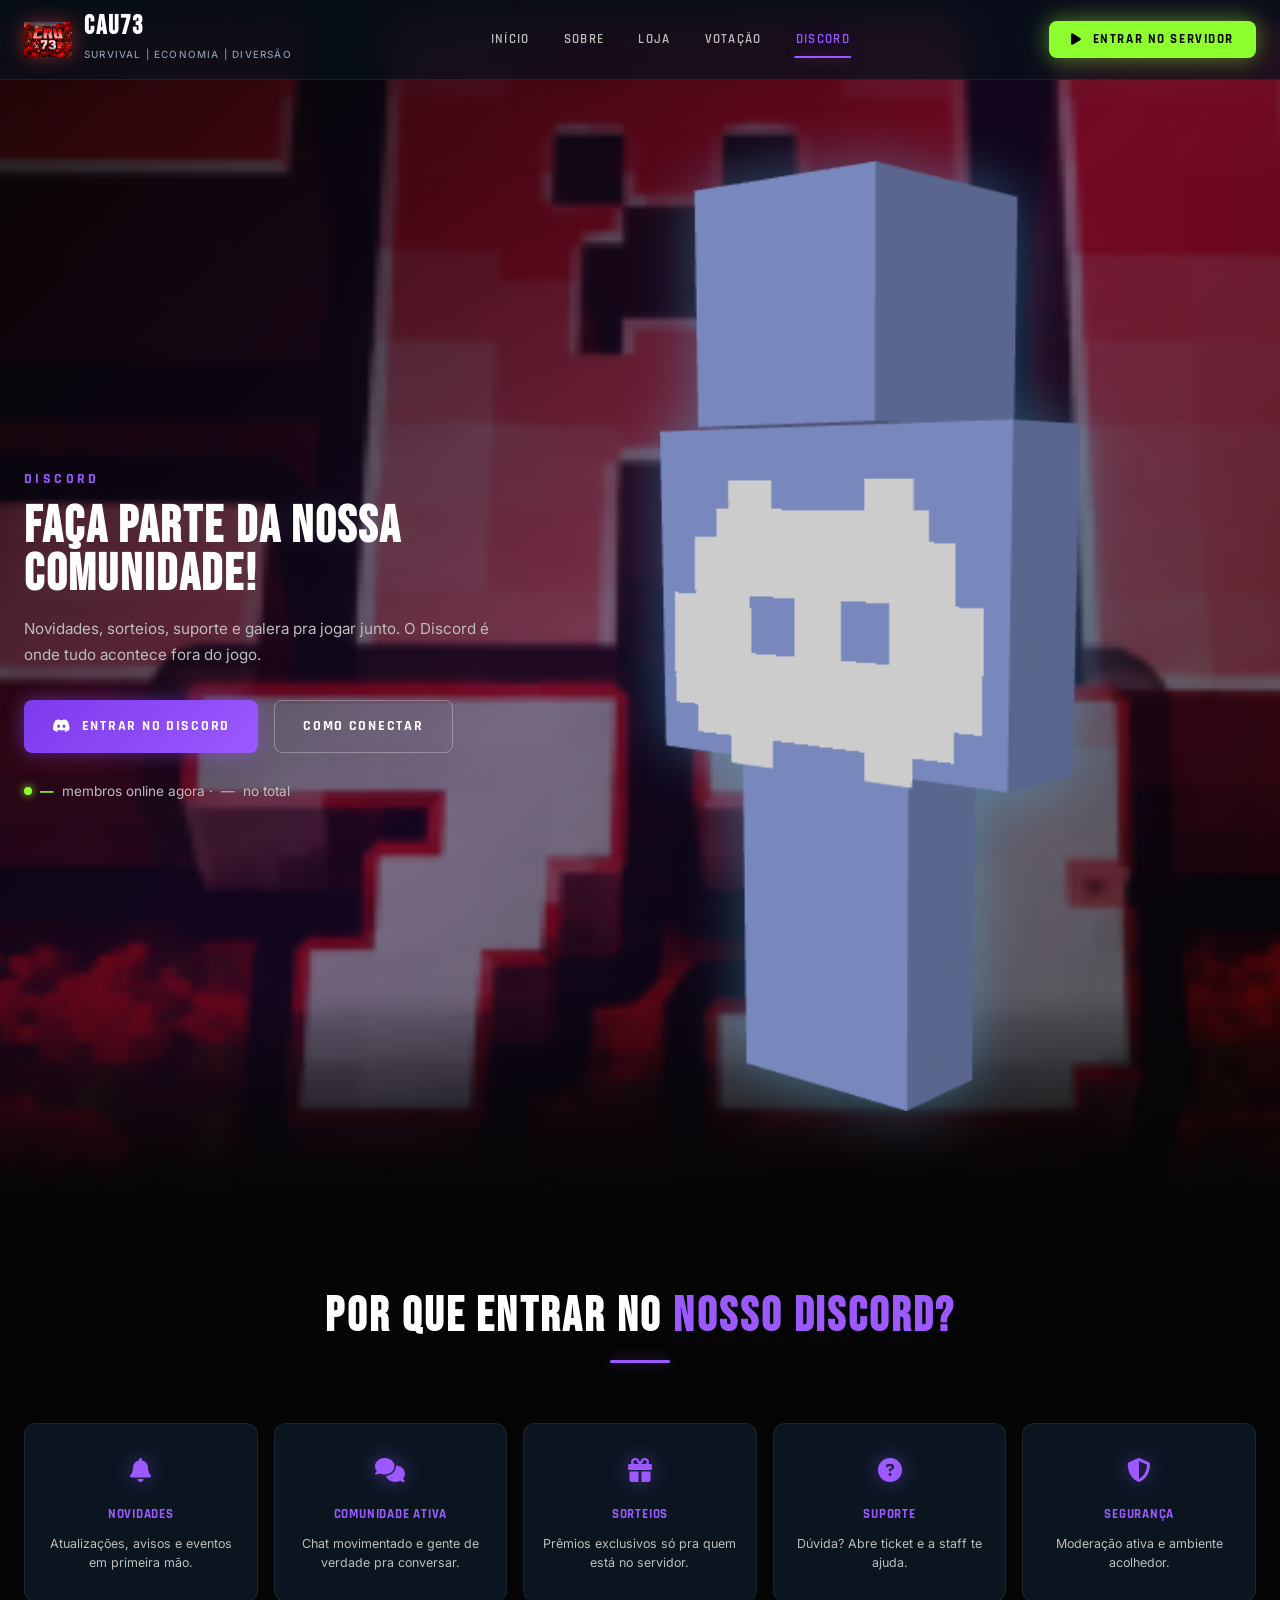
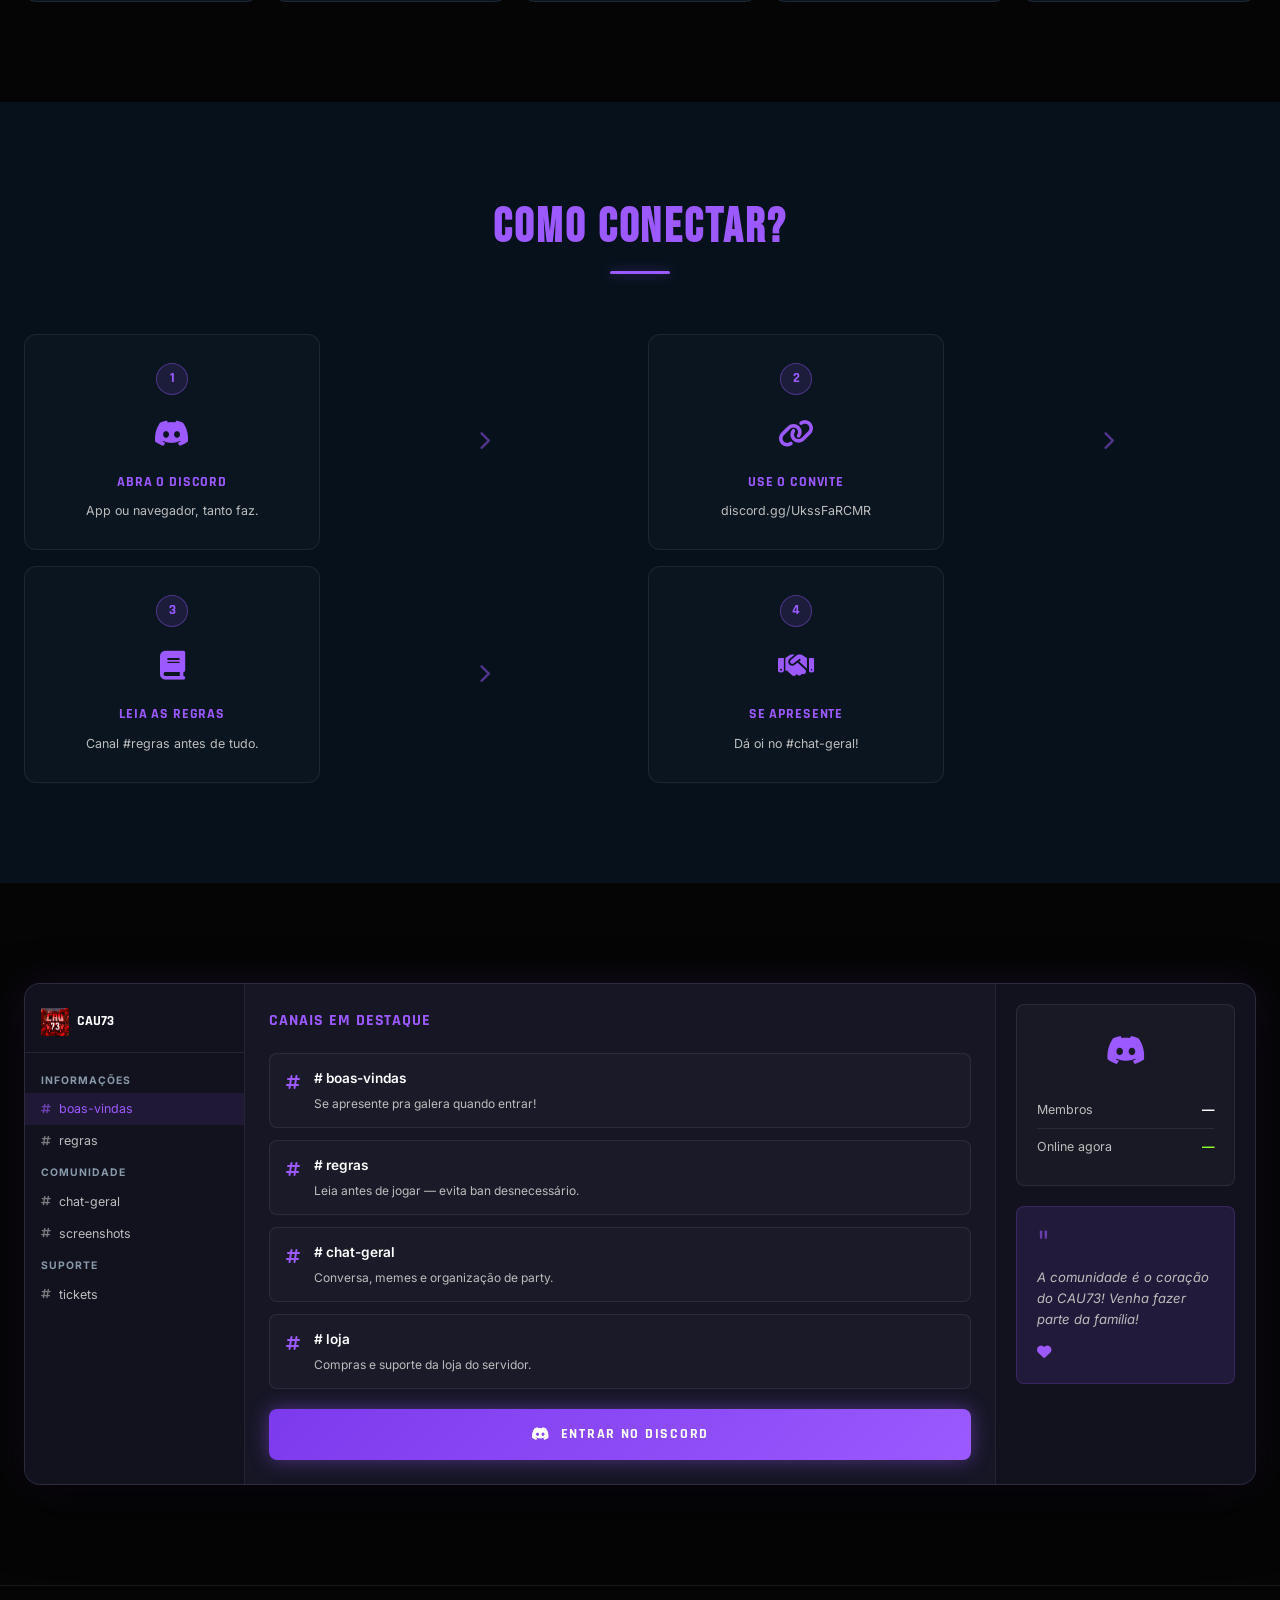
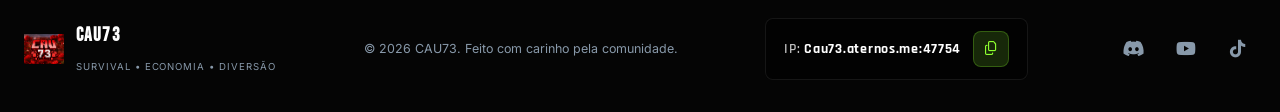
==== commit 9a874b0e: "Add files via upload" ====
--- a/site/discord.html
+++ b/site/discord.html
@@ -16,7 +16,7 @@
   <nav class="navbar">
     <div class="navbar-inner">
       <a href="index.html" class="navbar-brand">
-        <img src="https://cau73-portf.netlify.app/assets/imagem_1779219067691-g2UWZOSA.png" alt="CAU73" class="brand-logo">
+        <img src="assets/logo.png" alt="CAU73" class="brand-logo">
         <div class="brand-text"><h1>CAU73</h1><span>Survival | Economia | Diversão</span></div>
       </a>
       <div class="navbar-menu">
@@ -101,7 +101,7 @@
       <div class="discord-mockup">
         <div class="discord-mockup-inner">
           <aside class="discord-sidebar">
-            <div class="discord-server-name"><img src="https://cau73-portf.netlify.app/assets/imagem_1779219067691-g2UWZOSA.png" alt=""> CAU73</div>
+            <div class="discord-server-name"><img src="assets/logo.png" alt=""> CAU73</div>
             <p class="discord-category">Informações</p>
             <div class="discord-channel active"><i class="fa-solid fa-hashtag"></i> boas-vindas</div>
             <div class="discord-channel"><i class="fa-solid fa-hashtag"></i> regras</div>
@@ -143,7 +143,7 @@
   <footer class="footer">
     <div class="container">
       <div class="footer-inner">
-        <div class="footer-brand"><img src="https://cau73-portf.netlify.app/assets/imagem_1779219067691-g2UWZOSA.png" alt="CAU73" class="brand-logo"><div><h3>CAU73</h3><span>Survival • Economia • Diversão</span></div></div>
+        <div class="footer-brand"><img src="assets/logo.png" alt="CAU73" class="brand-logo"><div><h3>CAU73</h3><span>Survival • Economia • Diversão</span></div></div>
         <p class="footer-copy">© 2026 CAU73. Feito com carinho pela comunidade.</p>
         <div class="ip-box"><span>IP: <strong class="server-address">cau73.aternos.me:47754</strong></span><button class="ip-copy"><i class="fa-regular fa-copy"></i></button></div>
         <div class="footer-social">
--- a/site/style.css
+++ b/site/style.css
@@ -617,10 +617,10 @@
   z-index: 0;
 }
 
-.hero-bg-castle { background-image: url('../assets/backgrounds/hero-castle.svg'); }
+.hero-bg-castle { background-image: url('assets/logo2.png'); }
 
 .hero-bg-banner {
-  background-image: url('https://cau73-portf.netlify.app/assets/custom_banner_1779219747851-BBHJzsOt.png');
+  background-image: url('assets/logo2.png');
   background-size: cover;
   background-position: center;
 }
@@ -885,7 +885,7 @@
   background: linear-gradient(135deg, transparent 50%, rgba(141, 255, 47, 0.08));
   pointer-events: none;
 }
-  
+
 /* ── Kit Cards ── */
 .kits-grid {
   display: grid;
